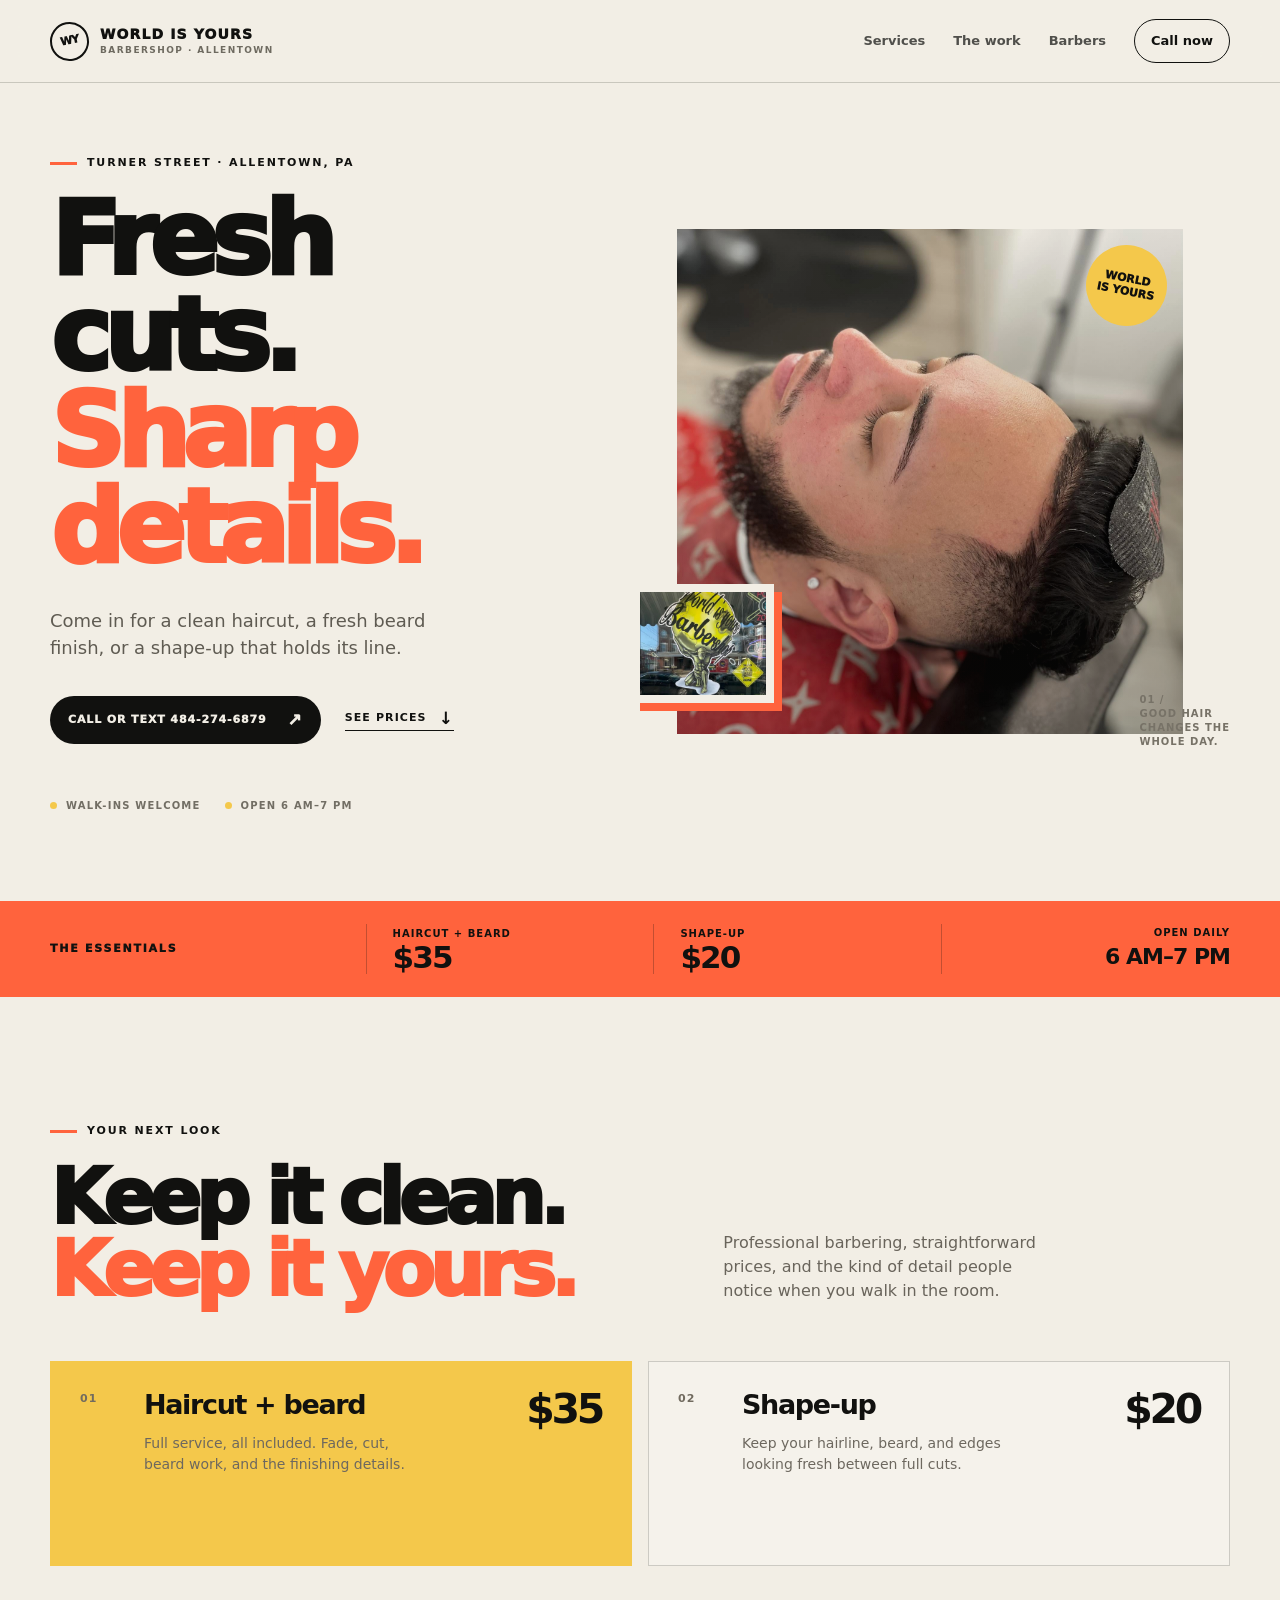
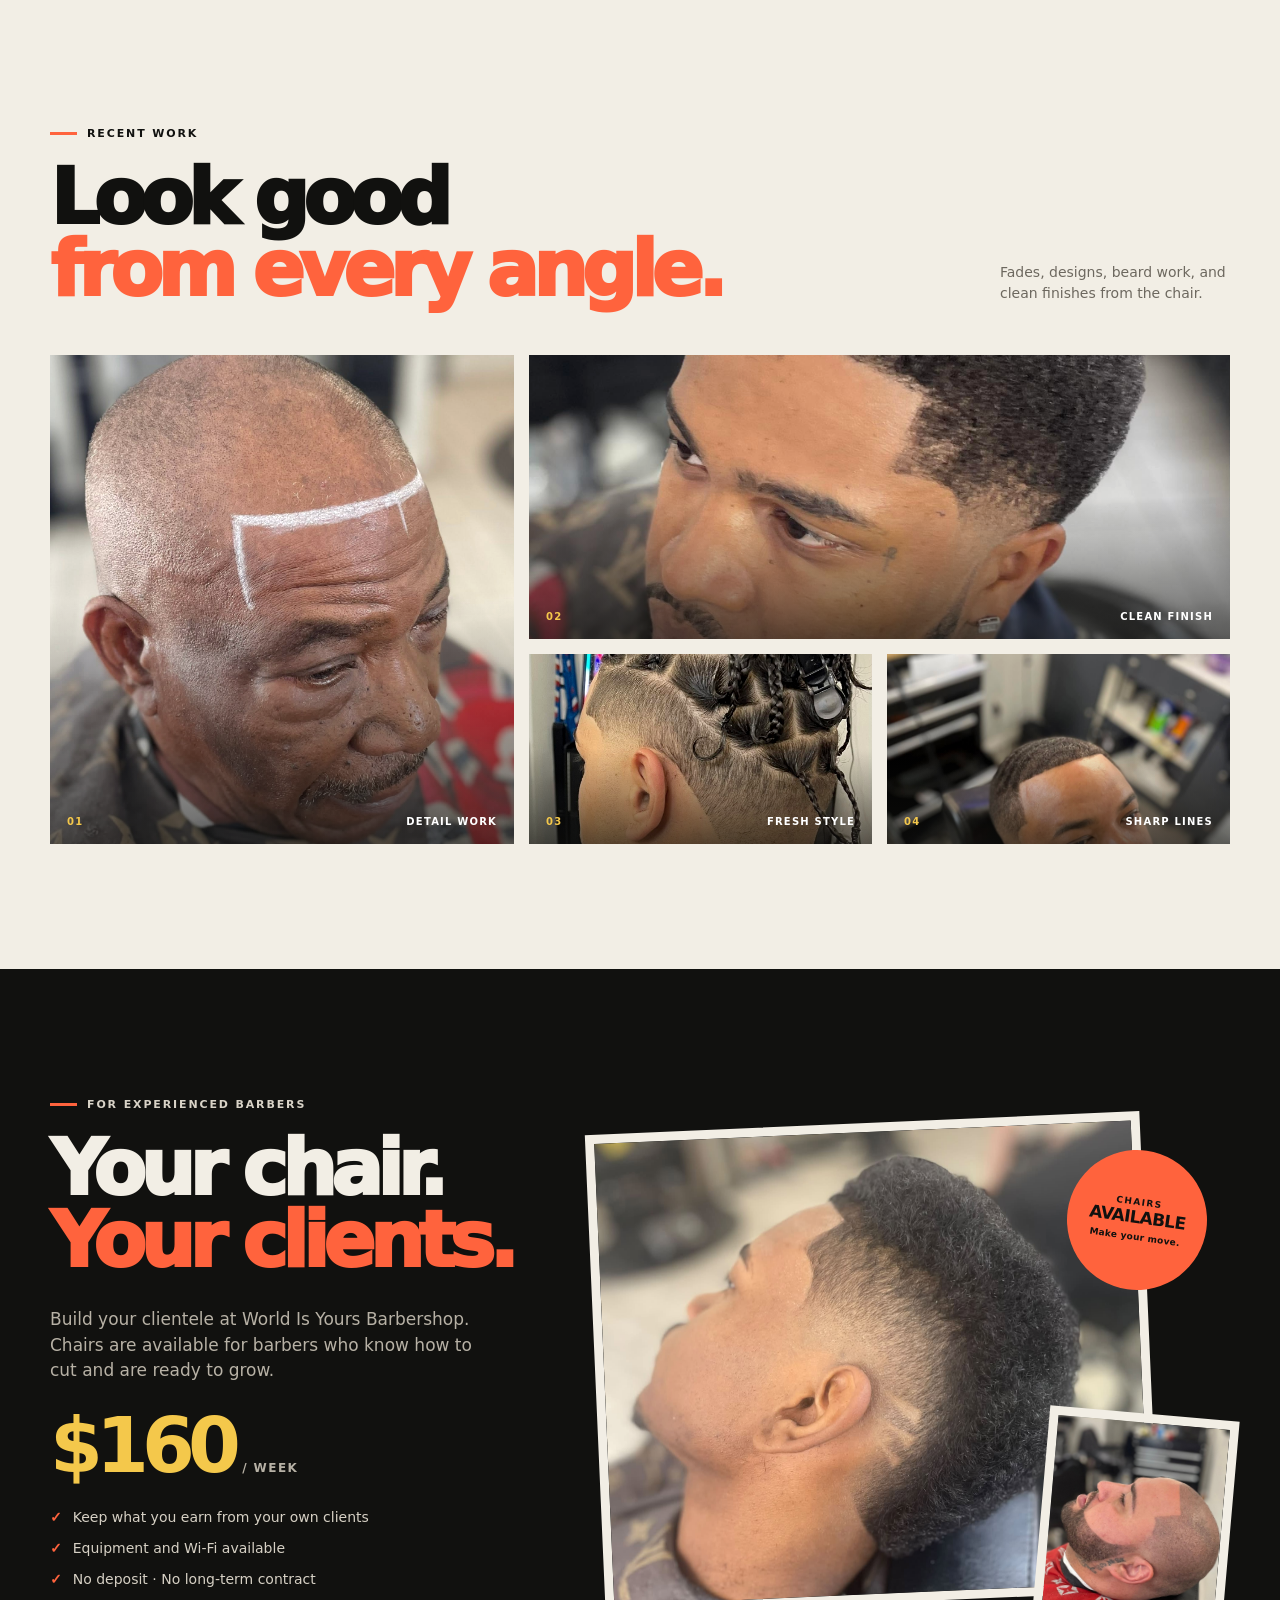
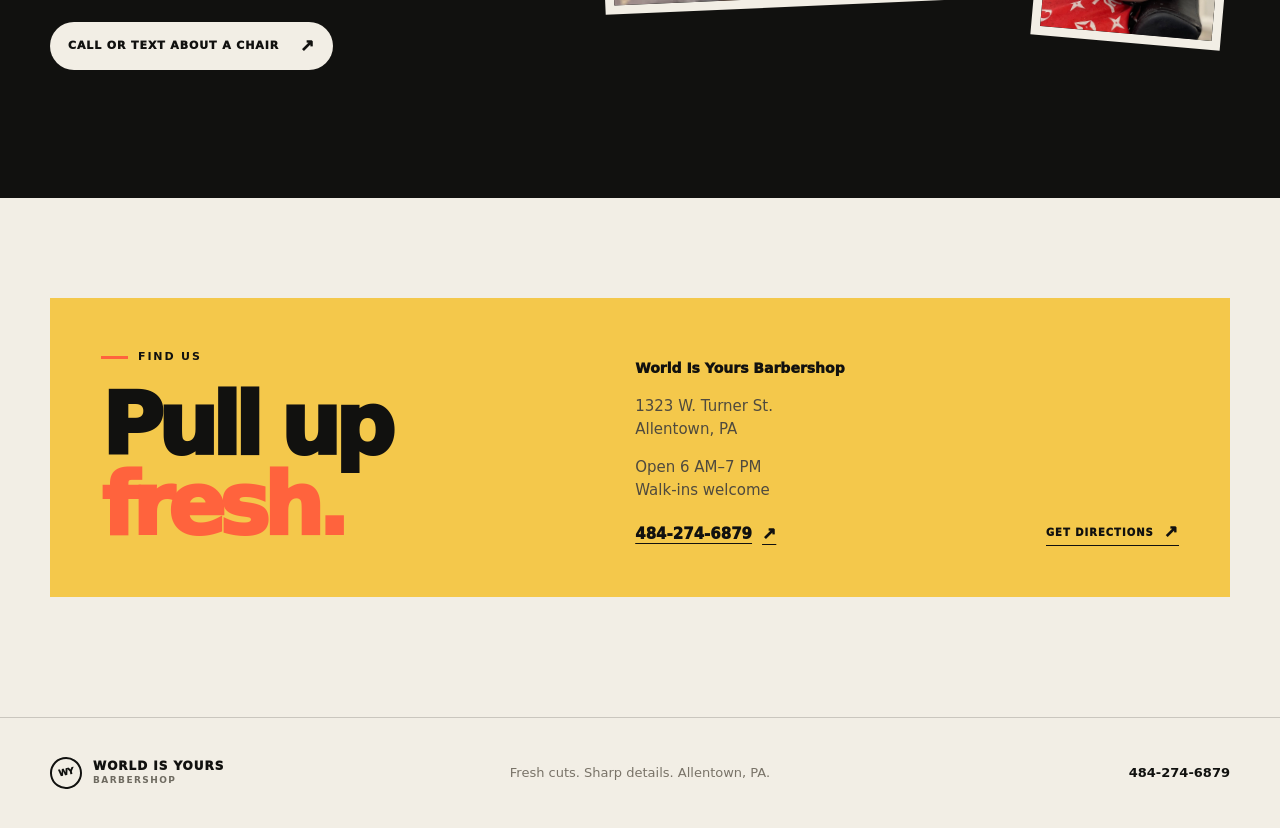
==== index.html @ 04a0e6ae "Add World Is Yours Barbershop website" ====
<!doctype html>
<html lang="en">
  <head>
    <meta charset="UTF-8" />
    <meta name="viewport" content="width=device-width, initial-scale=1.0" />
    <meta name="description" content="World Is Yours Barbershop in Allentown, PA. Haircut and beard services for $35, shape-ups for $20, and barber chairs available for $160 per week." />
    <meta name="theme-color" content="#11110f" />
    <link rel="icon" type="image/svg+xml" href="favicon.svg" />
    <link rel="stylesheet" href="styles.css" />
    <title>World Is Yours Barbershop | Allentown, PA</title>
  </head>
  <body>
    <a class="skip-link" href="#main-content">Skip to content</a>

    <header class="site-header" id="top">
      <div class="shell nav-wrap">
        <a class="wordmark" href="#top" aria-label="World Is Yours Barbershop home">
          <span class="wordmark-mark" aria-hidden="true">WY</span>
          <span>
            <strong>WORLD IS YOURS</strong>
            <small>BARBERSHOP · ALLENTOWN</small>
          </span>
        </a>
        <nav class="main-nav" aria-label="Main navigation">
          <a href="#services">Services</a>
          <a href="#work">The work</a>
          <a href="#chairs">Barbers</a>
          <a class="nav-cta" href="tel:+14842746879">Call now</a>
        </nav>
      </div>
    </header>

    <main id="main-content">
      <section class="hero shell">
        <div class="hero-copy">
          <p class="eyebrow"><span></span> Turner Street · Allentown, PA</p>
          <h1>Fresh cuts.<br /><em>Sharp details.</em></h1>
          <p class="hero-intro">Come in for a clean haircut, a fresh beard finish, or a shape-up that holds its line.</p>
          <div class="hero-actions">
            <a class="button button-primary" href="tel:+14842746879">Call or text 484-274-6879 <span>↗</span></a>
            <a class="text-link" href="#services">See prices <span>↓</span></a>
          </div>
          <div class="hero-notes" aria-label="Shop highlights">
            <span>Walk-ins welcome</span>
            <span>Open 6 AM–7 PM</span>
          </div>
        </div>
        <div class="hero-visual">
          <div class="hero-image-frame">
            <img src="assets/fade-beard.jpg" alt="Fresh fade and beard lineup by a World Is Yours barber" />
            <span class="image-stamp">WORLD<br />IS YOURS</span>
          </div>
          <div class="hero-logo-card">
            <img src="assets/shop-logo-photo.jpg" alt="World Is Yours Barbershop logo" />
          </div>
          <p class="hero-side-note">01 /<br />Good hair<br />changes the<br />whole day.</p>
        </div>
      </section>

      <section class="price-strip" aria-label="Popular prices">
        <div class="shell price-grid">
          <div class="strip-label">The essentials</div>
          <div class="price-item"><span>Haircut + beard</span><strong>$35</strong></div>
          <div class="price-item"><span>Shape-up</span><strong>$20</strong></div>
          <div class="strip-hours"><span>Open daily</span><strong>6 AM–7 PM</strong></div>
        </div>
      </section>

      <section class="section shell" id="services">
        <div class="section-heading">
          <p class="eyebrow"><span></span> Your next look</p>
          <h2>Keep it clean.<br /><em>Keep it yours.</em></h2>
          <p>Professional barbering, straightforward prices, and the kind of detail people notice when you walk in the room.</p>
        </div>
        <div class="service-grid">
          <article class="service-card featured-service">
            <div class="service-number">01</div>
            <div>
              <h3>Haircut + beard</h3>
              <p>Full service, all included. Fade, cut, beard work, and the finishing details.</p>
            </div>
            <strong class="service-price">$35</strong>
          </article>
          <article class="service-card">
            <div class="service-number">02</div>
            <div>
              <h3>Shape-up</h3>
              <p>Keep your hairline, beard, and edges looking fresh between full cuts.</p>
            </div>
            <strong class="service-price">$20</strong>
          </article>
        </div>
      </section>

      <section class="section section-work shell" id="work">
        <div class="work-heading">
          <div>
            <p class="eyebrow"><span></span> Recent work</p>
            <h2>Look good<br /><em>from every angle.</em></h2>
          </div>
          <p class="work-note">Fades, designs, beard work, and clean finishes from the chair.</p>
        </div>
        <div class="gallery-grid">
          <figure class="gallery-card gallery-tall">
            <img src="assets/design-lineup.jpg" alt="Detailed design and sharp lineup haircut" loading="lazy" />
            <figcaption><span>01</span> Detail work</figcaption>
          </figure>
          <figure class="gallery-card gallery-wide">
            <img src="assets/short-fade-beard.jpg" alt="Short fade with a clean beard finish" loading="lazy" />
            <figcaption><span>02</span> Clean finish</figcaption>
          </figure>
          <figure class="gallery-card gallery-mid">
            <img src="assets/braided-fade.jpg" alt="Braided style with a precise fade" loading="lazy" />
            <figcaption><span>03</span> Fresh style</figcaption>
          </figure>
          <figure class="gallery-card gallery-mid">
            <img src="assets/recruit-lineup.jpg" alt="Beard and lineup service in progress" loading="lazy" />
            <figcaption><span>04</span> Sharp lines</figcaption>
          </figure>
        </div>
      </section>

      <section class="chairs-section" id="chairs">
        <div class="shell chairs-grid">
          <div class="chairs-copy">
            <p class="eyebrow light"><span></span> For experienced barbers</p>
            <h2>Your chair.<br /><em>Your clients.</em></h2>
            <p>Build your clientele at World Is Yours Barbershop. Chairs are available for barbers who know how to cut and are ready to grow.</p>
            <div class="chair-price"><strong>$160</strong><span>/ week</span></div>
            <ul class="chair-points">
              <li><span>✓</span> Keep what you earn from your own clients</li>
              <li><span>✓</span> Equipment and Wi-Fi available</li>
              <li><span>✓</span> No deposit · No long-term contract</li>
            </ul>
            <a class="button button-light" href="sms:+14842746879">Call or text about a chair <span>↗</span></a>
          </div>
          <div class="chairs-visual" aria-label="Barber chair opportunity photos">
            <div class="chair-photo chair-photo-main"><img src="assets/recruit-fade.jpg" alt="Fresh fade cut by a barber" loading="lazy" /></div>
            <div class="chair-photo chair-photo-small"><img src="assets/recruit-detail.jpg" alt="Detailed barbering work" loading="lazy" /></div>
            <div class="chair-card"><span>CHAIRS</span><strong>AVAILABLE</strong><small>Make your move.</small></div>
          </div>
        </div>
      </section>

      <section class="visit-section shell" id="visit">
        <div class="visit-card">
          <div>
            <p class="eyebrow"><span></span> Find us</p>
            <h2>Pull up<br /><em>fresh.</em></h2>
          </div>
          <div class="visit-details">
            <p class="detail-label">World Is Yours Barbershop</p>
            <p>1323 W. Turner St.<br />Allentown, PA</p>
            <p>Open 6 AM–7 PM<br />Walk-ins welcome</p>
            <a class="phone-link" href="tel:+14842746879">484-274-6879 <span>↗</span></a>
          </div>
          <a class="map-link" href="https://www.google.com/maps/search/?api=1&query=1323%20W.%20Turner%20St.%20Allentown%20PA" target="_blank" rel="noreferrer">Get directions <span>↗</span></a>
        </div>
      </section>
    </main>

    <footer class="site-footer">
      <div class="shell footer-grid">
        <a class="wordmark footer-wordmark" href="#top" aria-label="Back to top">
          <span class="wordmark-mark" aria-hidden="true">WY</span>
          <span><strong>WORLD IS YOURS</strong><small>BARBERSHOP</small></span>
        </a>
        <p>Fresh cuts. Sharp details. Allentown, PA.</p>
        <a href="tel:+14842746879">484-274-6879</a>
      </div>
    </footer>
    <script src="script.js" defer></script>
  </body>
</html>
---- styles.css ----
:root {
  --ink: #11110f;
  --ink-soft: #1a1a17;
  --paper: #f2eee5;
  --paper-muted: #d9d3c7;
  --orange: #ff633d;
  --yellow: #f4c84b;
  --line: rgba(17, 17, 15, .18);
  --shell: min(1180px, calc(100% - 48px));
}

* { box-sizing: border-box; }
html { scroll-behavior: smooth; }
body {
  margin: 0;
  background: var(--paper);
  color: var(--ink);
  font-family: Inter, ui-sans-serif, system-ui, -apple-system, BlinkMacSystemFont, "Segoe UI", sans-serif;
  font-size: 16px;
  line-height: 1.5;
}
img { display: block; max-width: 100%; }
a { color: inherit; text-decoration: none; }
.shell { width: var(--shell); margin-inline: auto; }
.skip-link { position: absolute; left: 16px; top: -60px; z-index: 20; background: var(--yellow); color: var(--ink); padding: 10px 14px; font-weight: 800; }
.skip-link:focus { top: 12px; }

.site-header { position: sticky; top: 0; z-index: 10; background: rgba(242, 238, 229, .94); border-bottom: 1px solid var(--line); backdrop-filter: blur(14px); }
.nav-wrap { min-height: 82px; display: flex; align-items: center; justify-content: space-between; gap: 24px; }
.wordmark { display: inline-flex; align-items: center; gap: 11px; letter-spacing: .04em; }
.wordmark-mark { display: grid; place-items: center; width: 39px; height: 39px; border: 2px solid var(--ink); border-radius: 50%; font-size: 11px; font-weight: 950; letter-spacing: -.08em; transform: rotate(-11deg); }
.wordmark strong, .wordmark small { display: block; line-height: 1.05; }
.wordmark strong { font-size: 14px; font-weight: 950; letter-spacing: .08em; }
.wordmark small { margin-top: 4px; font-size: 9px; letter-spacing: .16em; font-weight: 700; color: #6e6a60; }
.main-nav { display: flex; align-items: center; gap: 28px; font-size: 13px; font-weight: 800; }
.main-nav a:not(.nav-cta) { opacity: .72; transition: opacity .2s ease; }
.main-nav a:not(.nav-cta):hover, .main-nav a:not(.nav-cta):focus-visible { opacity: 1; }
.nav-cta { padding: 11px 16px; border: 1px solid var(--ink); border-radius: 99px; }

.hero { display: grid; grid-template-columns: .92fr 1.08fr; align-items: center; min-height: 690px; padding-block: 72px 88px; gap: 72px; }
.eyebrow { display: flex; align-items: center; gap: 10px; margin: 0 0 20px; text-transform: uppercase; font-size: 11px; letter-spacing: .17em; font-weight: 900; }
.eyebrow span { display: inline-block; width: 27px; height: 3px; background: var(--orange); }
.hero h1, h2 { margin: 0; font-weight: 950; letter-spacing: -.075em; line-height: .94; }
.hero h1 { font-size: clamp(60px, 8vw, 104px); max-width: 650px; }
h2 { font-size: clamp(48px, 6vw, 78px); }
em { color: var(--orange); font-style: normal; }
.hero-intro { max-width: 420px; margin: 30px 0 0; color: #5f5b52; font-size: 18px; line-height: 1.55; }
.hero-actions { display: flex; align-items: center; flex-wrap: wrap; gap: 24px; margin-top: 34px; }
.button { display: inline-flex; align-items: center; justify-content: space-between; gap: 21px; min-height: 48px; padding: 13px 18px; border-radius: 999px; text-transform: uppercase; font-size: 11px; letter-spacing: .08em; font-weight: 950; transition: transform .2s ease, background .2s ease, color .2s ease; }
.button:hover, .button:focus-visible { transform: translateY(-2px); }
.button span, .text-link span, .phone-link span, .map-link span { font-size: 17px; line-height: 0; }
.button-primary { min-width: 246px; background: var(--ink); color: var(--paper); }
.button-primary:hover, .button-primary:focus-visible { background: var(--orange); color: var(--ink); }
.text-link { display: inline-flex; gap: 12px; align-items: center; border-bottom: 1px solid var(--ink); padding-bottom: 3px; text-transform: uppercase; font-size: 11px; font-weight: 900; letter-spacing: .1em; }
.hero-notes { display: flex; gap: 24px; margin-top: 54px; color: #726e64; text-transform: uppercase; font-size: 10px; letter-spacing: .12em; font-weight: 850; }
.hero-notes span { display: flex; align-items: center; gap: 9px; }
.hero-notes span::before { content: ""; width: 7px; height: 7px; border-radius: 50%; background: var(--yellow); }
.hero-visual { position: relative; min-height: 530px; }
.hero-image-frame { position: absolute; inset: 10px 47px 15px 45px; overflow: hidden; background: #bbb; }
.hero-image-frame::after { content: ""; position: absolute; inset: 0; background: linear-gradient(180deg, rgba(17,17,15,.02), rgba(17,17,15,.36)); }
.hero-image-frame img { width: 100%; height: 100%; object-fit: cover; object-position: 50% 42%; filter: saturate(.9) contrast(1.06); }
.image-stamp { position: absolute; right: 16px; top: 16px; z-index: 1; display: grid; place-items: center; width: 81px; height: 81px; border-radius: 50%; background: var(--yellow); color: var(--ink); text-align: center; font-size: 11px; line-height: 1.1; font-weight: 950; transform: rotate(11deg); }
.hero-logo-card { position: absolute; left: 0; bottom: 46px; width: 142px; height: 119px; padding: 8px; background: var(--paper); box-shadow: 8px 8px 0 var(--orange); }
.hero-logo-card img { width: 100%; height: 100%; object-fit: cover; object-position: center; }
.hero-side-note { position: absolute; right: 0; bottom: 0; margin: 0; text-transform: uppercase; color: #777267; font-size: 10px; letter-spacing: .1em; line-height: 1.4; font-weight: 850; }

.price-strip { background: var(--orange); color: var(--ink); }
.price-grid { display: grid; grid-template-columns: 1.1fr 1fr 1fr 1fr; min-height: 96px; align-items: center; }
.strip-label, .price-item, .strip-hours { min-height: 50px; display: flex; flex-direction: column; justify-content: center; padding-inline: 26px; border-right: 1px solid rgba(17,17,15,.25); }
.strip-label { padding-left: 0; text-transform: uppercase; font-size: 11px; letter-spacing: .16em; font-weight: 950; }
.price-item span, .strip-hours span { text-transform: uppercase; font-size: 10px; letter-spacing: .1em; font-weight: 800; }
.price-item strong { margin-top: 1px; font-size: 31px; line-height: 1; letter-spacing: -.06em; }
.strip-hours { border: 0; align-items: flex-end; padding-right: 0; }
.strip-hours strong { font-size: 22px; letter-spacing: -.045em; }

.section { padding-block: 125px; }
.section-heading { display: grid; grid-template-columns: 1fr .8fr; align-items: end; gap: 40px; margin-bottom: 54px; }
.section-heading .eyebrow { grid-column: 1 / -1; margin-bottom: -17px; }
.section-heading > p:last-child { max-width: 330px; margin: 0 0 4px; color: #69645b; font-size: 16px; }
.service-grid { display: grid; grid-template-columns: 1fr 1fr; gap: 16px; }
.service-card { position: relative; display: grid; grid-template-columns: 48px 1fr auto; align-items: start; gap: 16px; min-height: 205px; padding: 29px; border: 1px solid var(--line); background: rgba(255,255,255,.24); }
.featured-service { background: var(--yellow); border-color: var(--yellow); }
.service-number { font-size: 11px; letter-spacing: .1em; font-weight: 900; color: #716b5f; }
.service-card h3 { margin: 0; font-size: 27px; letter-spacing: -.05em; line-height: 1; }
.service-card p { max-width: 280px; margin: 15px 0 0; color: #6d685f; font-size: 14px; }
.service-price { font-size: 41px; line-height: .9; letter-spacing: -.08em; }

.section-work { padding-top: 35px; }
.work-heading { display: flex; align-items: end; justify-content: space-between; gap: 30px; margin-bottom: 48px; }
.work-note { max-width: 230px; margin: 0 0 3px; color: #6d685f; font-size: 14px; }
.gallery-grid { display: grid; grid-template-columns: 1.15fr .85fr .85fr; grid-template-rows: 284px 190px; gap: 15px; }
.gallery-card { position: relative; overflow: hidden; margin: 0; background: #bbb; }
.gallery-card img { width: 100%; height: 100%; object-fit: cover; filter: saturate(.86) contrast(1.08); transition: transform .5s ease; }
.gallery-card:hover img { transform: scale(1.04); }
.gallery-tall { grid-row: 1 / span 2; }
.gallery-wide { grid-column: 2 / span 2; }
.gallery-mid:nth-child(4) img { object-position: center 35%; }
.gallery-card::after { content: ""; position: absolute; inset: 0; background: linear-gradient(180deg, transparent 50%, rgba(17,17,15,.65)); pointer-events: none; }
.gallery-card figcaption { position: absolute; z-index: 1; bottom: 15px; left: 17px; right: 17px; display: flex; justify-content: space-between; color: white; text-transform: uppercase; font-size: 10px; letter-spacing: .12em; font-weight: 900; }
.gallery-card figcaption span { color: var(--yellow); }

.chairs-section { overflow: hidden; background: var(--ink); color: var(--paper); }
.chairs-grid { display: grid; grid-template-columns: .85fr 1.15fr; align-items: center; gap: 76px; padding-block: 128px; }
.eyebrow.light { color: var(--paper-muted); }
.chairs-copy h2 { color: var(--paper); }
.chairs-copy > p:not(.eyebrow) { max-width: 430px; margin: 30px 0 0; color: #b7b1a5; font-size: 17px; }
.chair-price { display: flex; align-items: baseline; gap: 8px; margin-top: 28px; }
.chair-price strong { color: var(--yellow); font-size: 76px; line-height: .9; letter-spacing: -.09em; }
.chair-price span { color: #b7b1a5; text-transform: uppercase; font-size: 12px; letter-spacing: .12em; font-weight: 800; }
.chair-points { display: grid; gap: 10px; padding: 0; margin: 27px 0 32px; list-style: none; color: #d6d0c4; font-size: 14px; }
.chair-points li { display: flex; gap: 11px; align-items: center; }
.chair-points li span { color: var(--orange); font-weight: 950; }
.button-light { background: var(--paper); color: var(--ink); }
.button-light:hover, .button-light:focus-visible { background: var(--yellow); }
.chairs-visual { position: relative; min-height: 520px; }
.chair-photo { position: absolute; overflow: hidden; border: 9px solid var(--paper); background: #555; }
.chair-photo img { width: 100%; height: 100%; object-fit: cover; }
.chair-photo-main { inset: 0 80px 40px 0; transform: rotate(-2.5deg); }
.chair-photo-small { width: 190px; height: 230px; right: 0; bottom: 0; transform: rotate(5deg); }
.chair-card { position: absolute; top: 27px; right: 23px; display: flex; flex-direction: column; align-items: center; justify-content: center; width: 140px; height: 140px; padding: 12px; border-radius: 50%; background: var(--orange); color: var(--ink); text-align: center; transform: rotate(8deg); }
.chair-card span, .chair-card small { font-size: 9px; letter-spacing: .16em; font-weight: 900; }
.chair-card strong { font-size: 17px; line-height: 1; letter-spacing: -.04em; }
.chair-card small { margin-top: 5px; letter-spacing: .03em; text-transform: none; }

.visit-section { padding-block: 100px 120px; }
.visit-card { position: relative; display: grid; grid-template-columns: 1fr .75fr auto; align-items: end; gap: 40px; padding: 51px; background: var(--yellow); }
.visit-card h2 { font-size: clamp(55px, 7vw, 85px); }
.visit-details { color: #4f4a3e; font-size: 15px; }
.visit-details p { margin: 0 0 16px; }
.detail-label { color: var(--ink); font-size: 14px; font-weight: 950; }
.phone-link { display: inline-flex; align-items: center; gap: 10px; margin-top: 6px; color: var(--ink); font-weight: 950; text-decoration: underline; text-underline-offset: 4px; }
.map-link { display: inline-flex; align-items: center; gap: 10px; padding-bottom: 5px; border-bottom: 1px solid var(--ink); text-transform: uppercase; font-size: 10px; letter-spacing: .1em; font-weight: 950; }

.site-footer { background: var(--paper); border-top: 1px solid var(--line); }
.footer-grid { display: grid; grid-template-columns: 1fr 1fr 1fr; align-items: center; min-height: 110px; gap: 25px; }
.footer-grid p { margin: 0; color: #797368; text-align: center; font-size: 13px; }
.footer-grid > a:last-child { text-align: right; font-size: 13px; font-weight: 900; }
.footer-wordmark .wordmark-mark { width: 32px; height: 32px; font-size: 9px; }
.footer-wordmark strong { font-size: 12px; }

@media (max-width: 850px) {
  :root { --shell: min(100% - 32px, 680px); }
  .main-nav { gap: 14px; }
  .main-nav a:not(.nav-cta) { display: none; }
  .hero { grid-template-columns: 1fr; gap: 48px; padding-block: 66px 78px; }
  .hero-visual { min-height: min(112vw, 530px); }
  .section-heading { grid-template-columns: 1fr; gap: 25px; }
  .section-heading .eyebrow { margin-bottom: -4px; }
  .service-grid, .chairs-grid { grid-template-columns: 1fr; }
  .chairs-grid { gap: 55px; padding-block: 90px; }
  .chairs-visual { min-height: min(112vw, 520px); }
  .visit-card { grid-template-columns: 1fr 1fr; padding: 35px; }
  .map-link { grid-column: 1 / -1; justify-self: start; }
  .footer-grid { grid-template-columns: 1fr 1fr; padding-block: 23px; }
  .footer-grid p { display: none; }
}

@media (max-width: 560px) {
  .nav-wrap { min-height: 72px; }
  .wordmark strong { font-size: 12px; }
  .wordmark small { font-size: 8px; }
  .hero h1 { font-size: clamp(55px, 16vw, 82px); }
  .hero-intro { font-size: 16px; }
  .hero-notes { flex-direction: column; gap: 10px; margin-top: 40px; }
  .hero-visual { min-height: 390px; }
  .hero-image-frame { inset: 7px 28px 12px 23px; }
  .hero-logo-card { width: 108px; height: 90px; bottom: 29px; box-shadow: 5px 5px 0 var(--orange); }
  .hero-side-note { font-size: 9px; }
  .price-grid { grid-template-columns: 1fr 1fr; padding-block: 12px; }
  .strip-label { grid-column: 1 / -1; min-height: 33px; padding: 0; }
  .strip-hours { align-items: flex-start; padding-left: 18px; border-left: 1px solid rgba(17,17,15,.25); }
  .strip-hours strong { font-size: 18px; }
  .price-item { padding-inline: 0; }
  .price-item:nth-child(3) { border: 0; padding-left: 18px; }
  .price-item strong { font-size: 28px; }
  .section { padding-block: 82px; }
  h2 { font-size: clamp(47px, 14vw, 68px); }
  .service-grid { gap: 12px; }
  .service-card { grid-template-columns: 35px 1fr; padding: 23px 19px; min-height: 174px; }
  .service-price { grid-column: 2; margin-top: 5px; font-size: 34px; }
  .gallery-grid { grid-template-columns: 1fr 1fr; grid-template-rows: 270px 190px 190px; gap: 10px; }
  .gallery-tall { grid-row: 1 / span 2; }
  .gallery-wide { grid-column: 1 / -1; grid-row: 3; }
  .gallery-mid { grid-row: 2; }
  .gallery-mid:nth-child(4) { grid-column: 2; }
  .gallery-wide img { object-position: 50% 37%; }
  .chairs-copy > p:not(.eyebrow) { font-size: 16px; }
  .chair-price strong { font-size: 65px; }
  .chairs-visual { min-height: 390px; }
  .chair-photo-main { inset: 0 43px 35px 0; }
  .chair-photo-small { width: 135px; height: 165px; border-width: 6px; }
  .chair-card { width: 111px; height: 111px; right: 4px; top: 14px; }
  .chair-card strong { font-size: 13px; }
  .visit-section { padding-block: 70px 85px; }
  .visit-card { grid-template-columns: 1fr; gap: 28px; padding: 30px 24px; }
  .map-link { grid-column: auto; }
  .footer-grid { grid-template-columns: 1fr auto; }
}
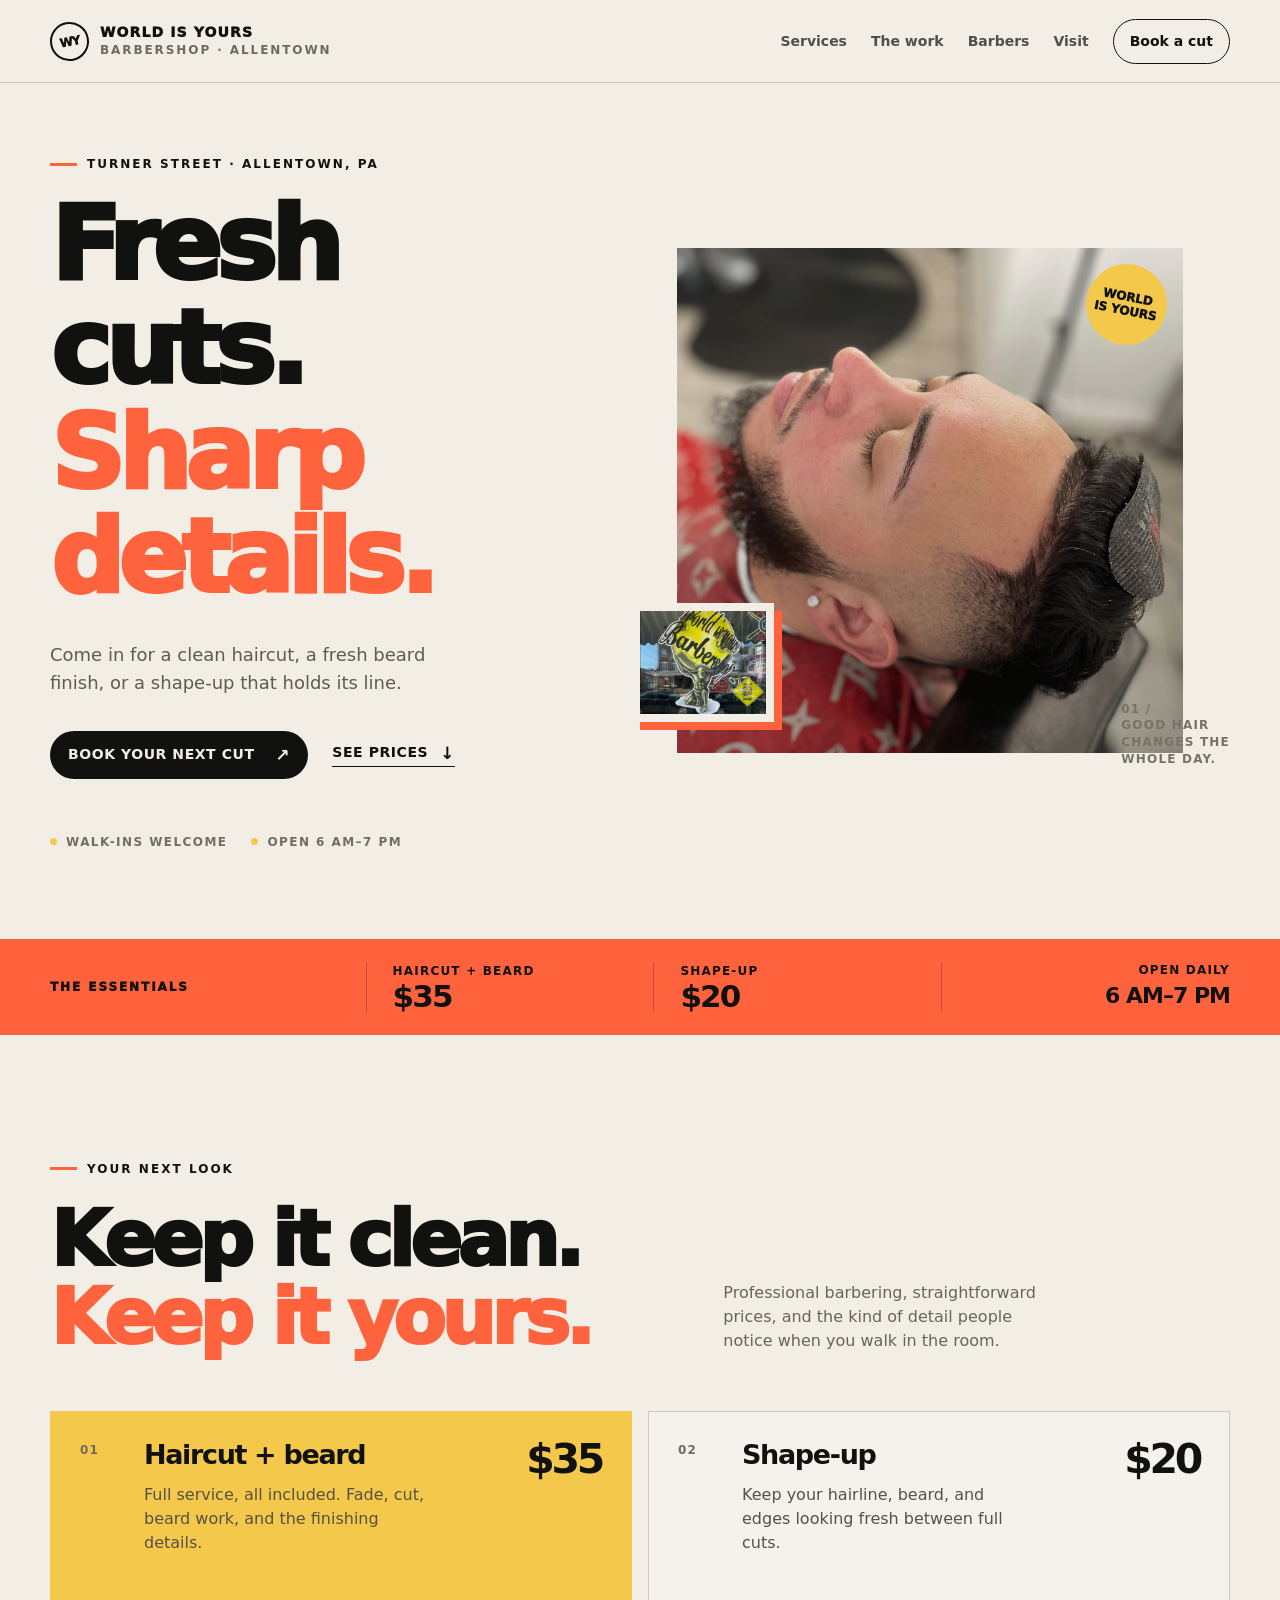
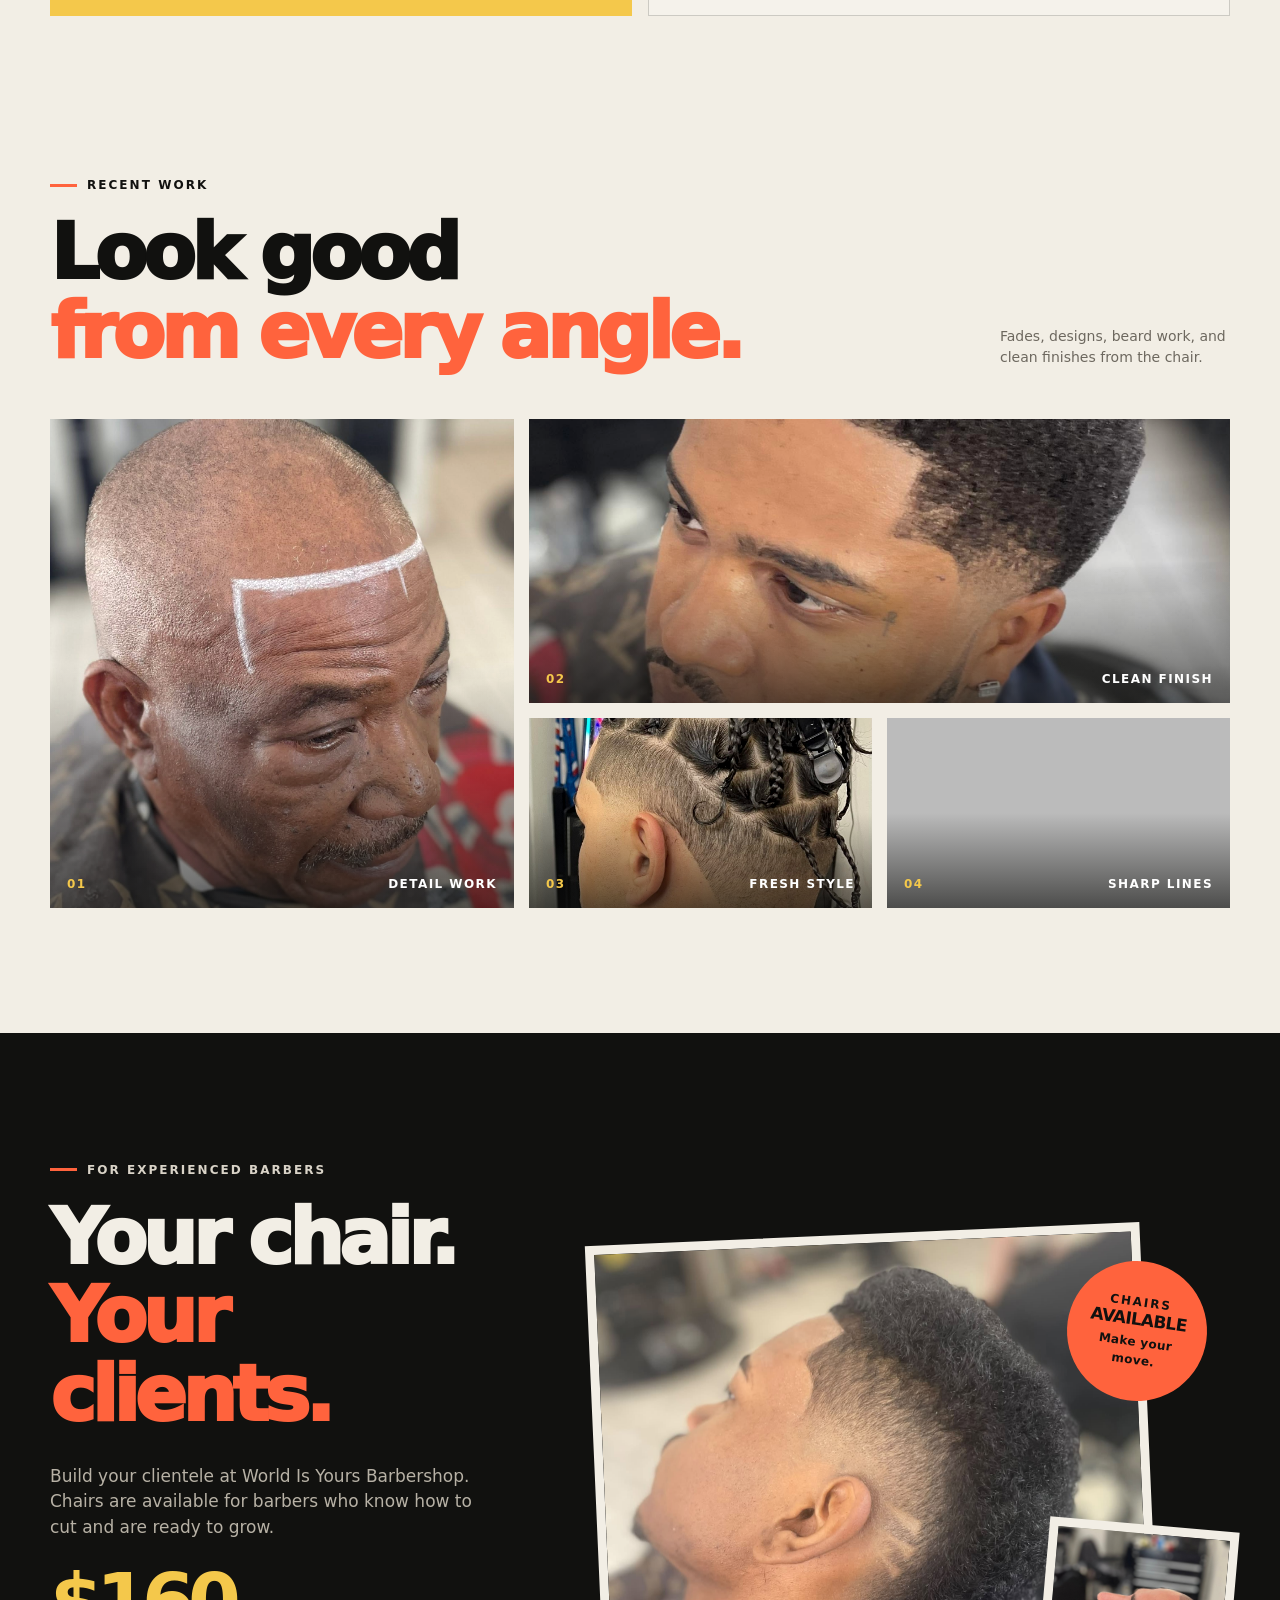
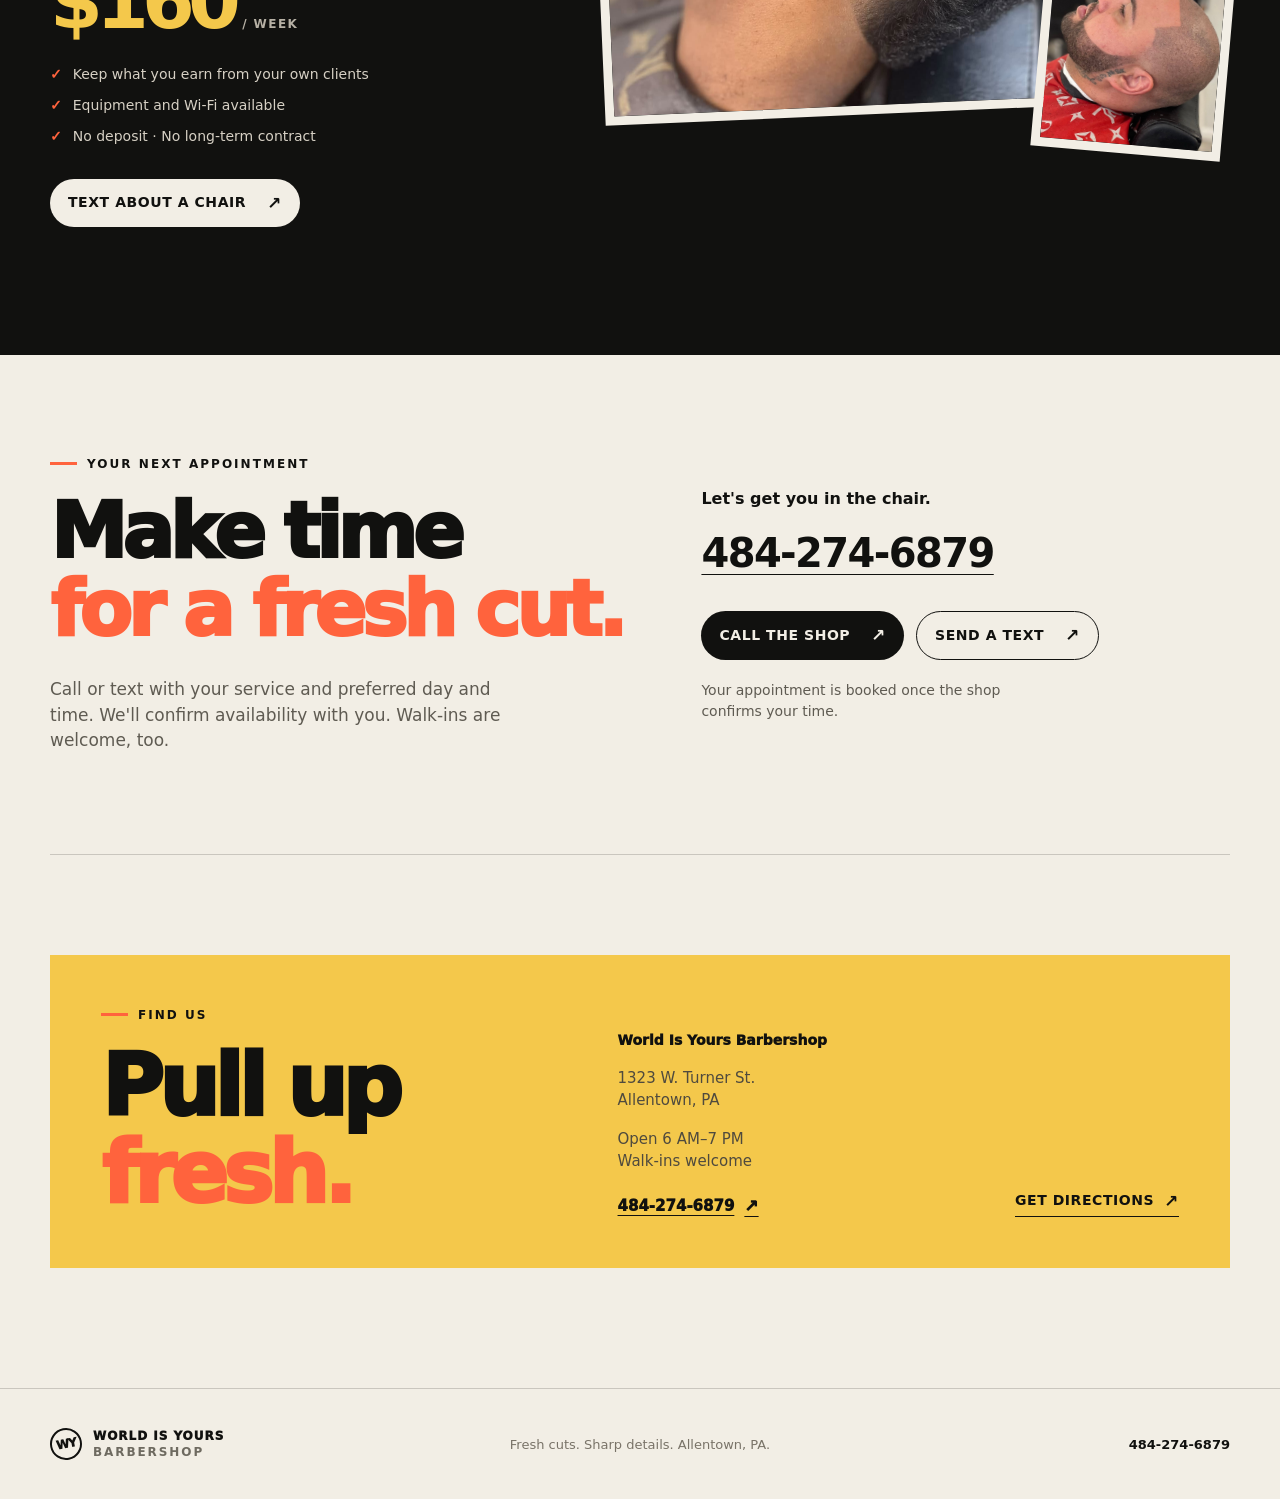
==== commit a9baa3fd: "Organize website folders and improve mobile navigation and booking links" ====
--- a/index.html
+++ b/index.html
@@ -6,7 +6,7 @@
     <meta name="description" content="World Is Yours Barbershop in Allentown, PA. Haircut and beard services for $35, shape-ups for $20, and barber chairs available for $160 per week." />
     <meta name="theme-color" content="#11110f" />
     <link rel="icon" type="image/svg+xml" href="favicon.svg" />
-    <link rel="stylesheet" href="styles.css" />
+    <link rel="stylesheet" href="assets/css/styles.css" />
     <title>World Is Yours Barbershop | Allentown, PA</title>
   </head>
   <body>
@@ -21,23 +21,25 @@
             <small>BARBERSHOP · ALLENTOWN</small>
           </span>
         </a>
-        <nav class="main-nav" aria-label="Main navigation">
+        <button class="nav-toggle" type="button" aria-expanded="false" aria-controls="main-menu" hidden>Menu</button>
+        <nav class="main-nav" id="main-menu" aria-label="Main navigation">
           <a href="#services">Services</a>
           <a href="#work">The work</a>
           <a href="#chairs">Barbers</a>
-          <a class="nav-cta" href="tel:+14842746879">Call now</a>
+          <a href="#visit">Visit</a>
+          <a class="nav-cta" href="#book">Book a cut</a>
         </nav>
       </div>
     </header>
 
-    <main id="main-content">
+    <main id="main-content" tabindex="-1">
       <section class="hero shell">
         <div class="hero-copy">
           <p class="eyebrow"><span></span> Turner Street · Allentown, PA</p>
           <h1>Fresh cuts.<br /><em>Sharp details.</em></h1>
           <p class="hero-intro">Come in for a clean haircut, a fresh beard finish, or a shape-up that holds its line.</p>
           <div class="hero-actions">
-            <a class="button button-primary" href="tel:+14842746879">Call or text 484-274-6879 <span>↗</span></a>
+            <a class="button button-primary" href="#book">Book your next cut <span aria-hidden="true">↗</span></a>
             <a class="text-link" href="#services">See prices <span>↓</span></a>
           </div>
           <div class="hero-notes" aria-label="Shop highlights">
@@ -47,11 +49,11 @@
         </div>
         <div class="hero-visual">
           <div class="hero-image-frame">
-            <img src="assets/fade-beard.jpg" alt="Fresh fade and beard lineup by a World Is Yours barber" />
+            <img src="assets/images/fade-beard.jpg" alt="Fresh fade and beard lineup by a World Is Yours barber" width="1688" height="2048" decoding="async" fetchpriority="high" />
             <span class="image-stamp">WORLD<br />IS YOURS</span>
           </div>
           <div class="hero-logo-card">
-            <img src="assets/shop-logo-photo.jpg" alt="World Is Yours Barbershop logo" />
+            <img src="assets/images/shop-logo-photo.jpg" alt="World Is Yours Barbershop logo" width="704" height="600" decoding="async" />
           </div>
           <p class="hero-side-note">01 /<br />Good hair<br />changes the<br />whole day.</p>
         </div>
@@ -102,19 +104,19 @@
         </div>
         <div class="gallery-grid">
           <figure class="gallery-card gallery-tall">
-            <img src="assets/design-lineup.jpg" alt="Detailed design and sharp lineup haircut" loading="lazy" />
+            <img src="assets/images/design-lineup.jpg" alt="Detailed design and sharp lineup haircut" loading="lazy" width="1538" height="2048" decoding="async" />
             <figcaption><span>01</span> Detail work</figcaption>
           </figure>
           <figure class="gallery-card gallery-wide">
-            <img src="assets/short-fade-beard.jpg" alt="Short fade with a clean beard finish" loading="lazy" />
+            <img src="assets/images/short-fade-beard.jpg" alt="Short fade with a clean beard finish" loading="lazy" width="1666" height="1788" decoding="async" />
             <figcaption><span>02</span> Clean finish</figcaption>
           </figure>
           <figure class="gallery-card gallery-mid">
-            <img src="assets/braided-fade.jpg" alt="Braided style with a precise fade" loading="lazy" />
+            <img src="assets/images/braided-fade.jpg" alt="Braided style with a precise fade" loading="lazy" width="1212" height="2048" decoding="async" />
             <figcaption><span>03</span> Fresh style</figcaption>
           </figure>
           <figure class="gallery-card gallery-mid">
-            <img src="assets/recruit-lineup.jpg" alt="Beard and lineup service in progress" loading="lazy" />
+            <img src="assets/images/recruit-lineup.jpg" alt="Beard and lineup service in progress" loading="lazy" width="1536" height="2048" decoding="async" />
             <figcaption><span>04</span> Sharp lines</figcaption>
           </figure>
         </div>
@@ -132,13 +134,30 @@
               <li><span>✓</span> Equipment and Wi-Fi available</li>
               <li><span>✓</span> No deposit · No long-term contract</li>
             </ul>
-            <a class="button button-light" href="sms:+14842746879">Call or text about a chair <span>↗</span></a>
+            <a class="button button-light" href="sms:+14842746879">Text about a chair <span aria-hidden="true">↗</span></a>
           </div>
           <div class="chairs-visual" aria-label="Barber chair opportunity photos">
-            <div class="chair-photo chair-photo-main"><img src="assets/recruit-fade.jpg" alt="Fresh fade cut by a barber" loading="lazy" /></div>
-            <div class="chair-photo chair-photo-small"><img src="assets/recruit-detail.jpg" alt="Detailed barbering work" loading="lazy" /></div>
+            <div class="chair-photo chair-photo-main"><img src="assets/images/recruit-fade.jpg" alt="Fresh fade cut by a barber" loading="lazy" width="1536" height="2048" decoding="async" /></div>
+            <div class="chair-photo chair-photo-small"><img src="assets/images/recruit-detail.jpg" alt="Detailed barbering work" loading="lazy" width="1621" height="1848" decoding="async" /></div>
             <div class="chair-card"><span>CHAIRS</span><strong>AVAILABLE</strong><small>Make your move.</small></div>
           </div>
+        </div>
+      </section>
+
+      <section class="booking-section shell" id="book" aria-labelledby="booking-title">
+        <div class="booking-copy">
+          <p class="eyebrow"><span></span> Your next appointment</p>
+          <h2 id="booking-title">Make time<br /><em>for a fresh cut.</em></h2>
+          <p>Call or text with your service and preferred day and time. We'll confirm availability with you. Walk-ins are welcome, too.</p>
+        </div>
+        <div class="booking-contact">
+          <p class="booking-label">Let's get you in the chair.</p>
+          <a class="booking-phone" href="tel:+14842746879">484-274-6879</a>
+          <div class="booking-actions">
+            <a class="button button-primary" href="tel:+14842746879">Call the shop <span aria-hidden="true">↗</span></a>
+            <a class="button button-outline" href="sms:+14842746879">Send a text <span aria-hidden="true">↗</span></a>
+          </div>
+          <p class="booking-note">Your appointment is booked once the shop confirms your time.</p>
         </div>
       </section>
 
@@ -169,6 +188,6 @@
         <a href="tel:+14842746879">484-274-6879</a>
       </div>
     </footer>
-    <script src="script.js" defer></script>
+    <script src="assets/js/main.js" defer></script>
   </body>
 </html>
--- a/assets/css/styles.css
+++ b/assets/css/styles.css
@@ -0,0 +1,229 @@
+:root {
+  --ink: #11110f;
+  --ink-soft: #1a1a17;
+  --paper: #f2eee5;
+  --paper-muted: #d9d3c7;
+  --orange: #ff633d;
+  --yellow: #f4c84b;
+  --line: rgba(17, 17, 15, .18);
+  --shell: min(1180px, calc(100% - 48px));
+}
+
+* { box-sizing: border-box; }
+html { scroll-behavior: smooth; }
+[id] { scroll-margin-top: 110px; }
+[hidden] { display: none !important; }
+:focus-visible { outline: 3px solid #075fab; outline-offset: 5px; }
+.chairs-section :focus-visible { outline-color: var(--yellow); }
+body {
+  margin: 0;
+  background: var(--paper);
+  color: var(--ink);
+  font-family: Inter, ui-sans-serif, system-ui, -apple-system, BlinkMacSystemFont, "Segoe UI", sans-serif;
+  font-size: 16px;
+  line-height: 1.5;
+}
+img { display: block; max-width: 100%; }
+a { color: inherit; text-decoration: none; }
+.shell { width: var(--shell); margin-inline: auto; }
+.shell > *, .service-card > * { min-width: 0; }
+.skip-link { position: absolute; left: 16px; top: -60px; z-index: 20; background: var(--yellow); color: var(--ink); padding: 10px 14px; font-weight: 800; }
+.skip-link:focus { top: 12px; }
+
+.site-header { position: sticky; top: 0; z-index: 10; background: rgba(242, 238, 229, .94); border-bottom: 1px solid var(--line); backdrop-filter: blur(14px); }
+.nav-wrap { min-height: 82px; display: flex; align-items: center; justify-content: space-between; gap: 24px; }
+.wordmark { display: inline-flex; align-items: center; gap: 11px; letter-spacing: .04em; }
+.wordmark-mark { display: grid; place-items: center; width: 39px; height: 39px; border: 2px solid var(--ink); border-radius: 50%; font-size: .75rem; font-weight: 950; letter-spacing: -.08em; transform: rotate(-11deg); }
+.wordmark strong, .wordmark small { display: block; line-height: 1.05; }
+.wordmark strong { font-size: 14px; font-weight: 950; letter-spacing: .08em; }
+.wordmark small { margin-top: 4px; font-size: .75rem; letter-spacing: .16em; font-weight: 700; color: #6e6a60; }
+.main-nav { display: flex; align-items: center; gap: 24px; font-size: .875rem; font-weight: 800; }
+.main-nav a:not(.nav-cta) { opacity: .72; transition: opacity .2s ease; }
+.main-nav a:not(.nav-cta):hover, .main-nav a:not(.nav-cta):focus-visible { opacity: 1; }
+.nav-cta { padding: 11px 16px; border: 1px solid var(--ink); border-radius: 99px; }
+.nav-toggle { padding: 10px 15px; min-height: 44px; background: transparent; border: 1px solid var(--ink); border-radius: 99px; font: inherit; font-size: .875rem; font-weight: 800; cursor: pointer; }
+
+.hero { display: grid; grid-template-columns: .92fr 1.08fr; align-items: center; min-height: 690px; padding-block: 72px 88px; gap: 72px; }
+.eyebrow { display: flex; align-items: center; gap: 10px; margin: 0 0 20px; text-transform: uppercase; font-size: .75rem; letter-spacing: .17em; font-weight: 900; }
+.eyebrow span { display: inline-block; width: 27px; height: 3px; background: var(--orange); }
+.hero h1, h2 { margin: 0; font-weight: 950; letter-spacing: -.06em; line-height: 1.02; }
+.hero h1 { font-size: clamp(60px, 8vw, 104px); max-width: 650px; }
+h2 { font-size: clamp(48px, 6vw, 78px); }
+em { color: var(--orange); font-style: normal; }
+.hero-intro { max-width: 420px; margin: 30px 0 0; color: #5f5b52; font-size: 18px; line-height: 1.55; }
+.hero-actions { display: flex; align-items: center; flex-wrap: wrap; gap: 24px; margin-top: 34px; }
+.button { display: inline-flex; align-items: center; justify-content: space-between; gap: 21px; min-height: 48px; padding: 13px 18px; border-radius: 999px; text-transform: uppercase; font-size: .875rem; letter-spacing: .04em; font-weight: 850; transition: transform .2s ease, background .2s ease, color .2s ease; }
+.button:hover, .button:focus-visible { transform: translateY(-2px); }
+.button span, .text-link span, .phone-link span, .map-link span { font-size: 17px; line-height: 0; }
+.button-primary { min-width: 246px; background: var(--ink); color: var(--paper); }
+.button-primary:hover, .button-primary:focus-visible { background: var(--orange); color: var(--ink); }
+.text-link { display: inline-flex; gap: 12px; align-items: center; border-bottom: 1px solid var(--ink); padding-bottom: 3px; text-transform: uppercase; font-size: .875rem; font-weight: 900; letter-spacing: .04em; }
+.hero-notes { display: flex; gap: 24px; margin-top: 54px; color: #726e64; text-transform: uppercase; font-size: .75rem; letter-spacing: .12em; font-weight: 850; }
+.hero-notes span { display: flex; align-items: center; gap: 9px; }
+.hero-notes span::before { content: ""; width: 7px; height: 7px; border-radius: 50%; background: var(--yellow); }
+.hero-visual { position: relative; min-height: 530px; }
+.hero-image-frame { position: absolute; inset: 10px 47px 15px 45px; overflow: hidden; background: #bbb; }
+.hero-image-frame::after { content: ""; position: absolute; inset: 0; background: linear-gradient(180deg, rgba(17,17,15,.02), rgba(17,17,15,.36)); }
+.hero-image-frame img { width: 100%; height: 100%; object-fit: cover; object-position: 50% 42%; filter: saturate(.9) contrast(1.06); }
+.image-stamp { position: absolute; right: 16px; top: 16px; z-index: 1; display: grid; place-items: center; width: 81px; height: 81px; border-radius: 50%; background: var(--yellow); color: var(--ink); text-align: center; font-size: .75rem; line-height: 1.1; font-weight: 950; transform: rotate(11deg); }
+.hero-logo-card { position: absolute; left: 0; bottom: 46px; width: 142px; height: 119px; padding: 8px; background: var(--paper); box-shadow: 8px 8px 0 var(--orange); }
+.hero-logo-card img { width: 100%; height: 100%; object-fit: cover; object-position: center; }
+.hero-side-note { position: absolute; right: 0; bottom: 0; margin: 0; text-transform: uppercase; color: #777267; font-size: .75rem; letter-spacing: .1em; line-height: 1.4; font-weight: 850; }
+
+.price-strip { background: var(--orange); color: var(--ink); }
+.price-grid { display: grid; grid-template-columns: 1.1fr 1fr 1fr 1fr; min-height: 96px; align-items: center; }
+.strip-label, .price-item, .strip-hours { min-height: 50px; display: flex; flex-direction: column; justify-content: center; padding-inline: 26px; border-right: 1px solid rgba(17,17,15,.25); }
+.strip-label { padding-left: 0; text-transform: uppercase; font-size: .75rem; letter-spacing: .16em; font-weight: 950; }
+.price-item span, .strip-hours span { text-transform: uppercase; font-size: .75rem; letter-spacing: .1em; font-weight: 800; }
+.price-item strong { margin-top: 1px; font-size: 31px; line-height: 1; letter-spacing: -.06em; }
+.strip-hours { border: 0; align-items: flex-end; padding-right: 0; }
+.strip-hours strong { font-size: 22px; letter-spacing: -.045em; }
+
+.section { padding-block: 125px; }
+.section-heading { display: grid; grid-template-columns: 1fr .8fr; align-items: end; gap: 40px; margin-bottom: 54px; }
+.section-heading .eyebrow { grid-column: 1 / -1; margin-bottom: -17px; }
+.section-heading > p:last-child { max-width: 330px; margin: 0 0 4px; color: #69645b; font-size: 16px; }
+.service-grid { display: grid; grid-template-columns: 1fr 1fr; gap: 16px; }
+.service-card { position: relative; display: grid; grid-template-columns: 48px 1fr auto; align-items: start; gap: 16px; min-height: 205px; padding: 29px; border: 1px solid var(--line); background: rgba(255,255,255,.24); }
+.featured-service { background: var(--yellow); border-color: var(--yellow); }
+.service-number { font-size: .75rem; letter-spacing: .1em; font-weight: 900; color: #716b5f; }
+.service-card h3 { margin: 0; font-size: 27px; letter-spacing: -.05em; line-height: 1; }
+.service-card p { max-width: 280px; margin: 15px 0 0; color: #565147; font-size: 1rem; }
+.service-price { font-size: 41px; line-height: .9; letter-spacing: -.08em; }
+
+.section-work { padding-top: 35px; }
+.work-heading { display: flex; align-items: end; justify-content: space-between; gap: 30px; margin-bottom: 48px; }
+.work-note { max-width: 230px; margin: 0 0 3px; color: #6d685f; font-size: 14px; }
+.gallery-grid { display: grid; grid-template-columns: 1.15fr .85fr .85fr; grid-template-rows: 284px 190px; gap: 15px; }
+.gallery-card { position: relative; overflow: hidden; margin: 0; background: #bbb; }
+.gallery-card img { width: 100%; height: 100%; object-fit: cover; filter: saturate(.86) contrast(1.08); transition: transform .5s ease; }
+.gallery-card:hover img { transform: scale(1.04); }
+.gallery-tall { grid-row: 1 / span 2; }
+.gallery-wide { grid-column: 2 / span 2; }
+.gallery-mid:nth-child(4) img { object-position: center 35%; }
+.gallery-card::after { content: ""; position: absolute; inset: 0; background: linear-gradient(180deg, transparent 50%, rgba(17,17,15,.65)); pointer-events: none; }
+.gallery-card figcaption { position: absolute; z-index: 1; bottom: 15px; left: 17px; right: 17px; display: flex; justify-content: space-between; color: white; text-transform: uppercase; font-size: .75rem; letter-spacing: .12em; font-weight: 900; }
+.gallery-card figcaption span { color: var(--yellow); }
+
+.chairs-section { overflow: hidden; background: var(--ink); color: var(--paper); }
+.chairs-grid { display: grid; grid-template-columns: .85fr 1.15fr; align-items: center; gap: 76px; padding-block: 128px; }
+.eyebrow.light { color: var(--paper-muted); }
+.chairs-copy h2 { color: var(--paper); }
+.chairs-copy > p:not(.eyebrow) { max-width: 430px; margin: 30px 0 0; color: #b7b1a5; font-size: 17px; }
+.chair-price { display: flex; align-items: baseline; gap: 8px; margin-top: 28px; }
+.chair-price strong { color: var(--yellow); font-size: 76px; line-height: .9; letter-spacing: -.09em; }
+.chair-price span { color: #b7b1a5; text-transform: uppercase; font-size: 12px; letter-spacing: .12em; font-weight: 800; }
+.chair-points { display: grid; gap: 10px; padding: 0; margin: 27px 0 32px; list-style: none; color: #d6d0c4; font-size: 14px; }
+.chair-points li { display: flex; gap: 11px; align-items: center; }
+.chair-points li span { color: var(--orange); font-weight: 950; }
+.button-light { background: var(--paper); color: var(--ink); }
+.button-light:hover, .button-light:focus-visible { background: var(--yellow); }
+.button-outline { border: 1px solid var(--ink); background: transparent; color: var(--ink); }
+.button-outline:hover { background: var(--yellow); }
+.chairs-visual { position: relative; min-height: 520px; }
+.chair-photo { position: absolute; overflow: hidden; border: 9px solid var(--paper); background: #555; }
+.chair-photo img { width: 100%; height: 100%; object-fit: cover; }
+.chair-photo-main { inset: 0 80px 40px 0; transform: rotate(-2.5deg); }
+.chair-photo-small { width: 190px; height: 230px; right: 0; bottom: 0; transform: rotate(5deg); }
+.chair-card { position: absolute; top: 27px; right: 23px; display: flex; flex-direction: column; align-items: center; justify-content: center; width: 140px; height: 140px; padding: 12px; border-radius: 50%; background: var(--orange); color: var(--ink); text-align: center; transform: rotate(8deg); }
+.chair-card span, .chair-card small { font-size: .75rem; letter-spacing: .16em; font-weight: 900; }
+.chair-card strong { font-size: 17px; line-height: 1; letter-spacing: -.04em; }
+.chair-card small { margin-top: 5px; letter-spacing: .03em; text-transform: none; }
+
+.booking-section { display: grid; grid-template-columns: 1.1fr 1fr; align-items: center; gap: 70px; padding-block: 100px; border-bottom: 1px solid var(--line); }
+.booking-copy > p:last-child { max-width: 460px; margin: 28px 0 0; color: #5f5b52; font-size: 1.0625rem; }
+.booking-contact { padding-block: 30px; }
+.booking-label { margin: 0 0 12px; font-size: 1rem; font-weight: 700; }
+.booking-phone { display: inline-block; font-size: clamp(1.75rem, 3.3vw, 2.5rem); font-weight: 900; letter-spacing: -.04em; text-decoration: underline; text-decoration-thickness: 1px; text-underline-offset: 7px; }
+.booking-actions { display: flex; flex-wrap: wrap; gap: 12px; margin-top: 28px; }
+.booking-actions .button-primary { min-width: 0; }
+.booking-note { max-width: 350px; margin: 20px 0 0; color: #5f5b52; font-size: .875rem; }
+.visit-section { padding-block: 100px 120px; }
+.visit-card { position: relative; display: grid; grid-template-columns: 1fr .75fr auto; align-items: end; gap: 40px; padding: 51px; background: var(--yellow); }
+.visit-card h2 { font-size: clamp(55px, 7vw, 85px); }
+.visit-details { color: #4f4a3e; font-size: 15px; }
+.visit-details p { margin: 0 0 16px; }
+.detail-label { color: var(--ink); font-size: 14px; font-weight: 950; }
+.phone-link { display: inline-flex; align-items: center; gap: 10px; margin-top: 6px; color: var(--ink); font-weight: 950; text-decoration: underline; text-underline-offset: 4px; }
+.map-link { display: inline-flex; align-items: center; gap: 10px; padding-bottom: 5px; border-bottom: 1px solid var(--ink); text-transform: uppercase; font-size: .875rem; letter-spacing: .04em; font-weight: 850; }
+
+.site-footer { background: var(--paper); border-top: 1px solid var(--line); }
+.footer-grid { display: grid; grid-template-columns: 1fr 1fr 1fr; align-items: center; min-height: 110px; gap: 25px; }
+.footer-grid p { margin: 0; color: #797368; text-align: center; font-size: 13px; }
+.footer-grid > a:last-child { text-align: right; font-size: 13px; font-weight: 900; }
+.footer-wordmark .wordmark-mark { width: 32px; height: 32px; font-size: .75rem; }
+.footer-wordmark strong { font-size: 12px; }
+
+@media (max-width: 850px) {
+  :root { --shell: min(100% - 32px, 680px); }
+  .nav-wrap { flex-wrap: wrap; gap: 12px; padding-block: 12px; }
+  .main-nav { flex-basis: 100%; flex-wrap: wrap; gap: 8px 18px; padding-block: 10px 4px; }
+  .main-nav a { display: inline-flex; align-items: center; min-height: 44px; }
+  .nav-enhanced .main-nav { display: none; }
+  .nav-enhanced.menu-open .main-nav { display: flex; }
+  .hero { grid-template-columns: 1fr; gap: 48px; padding-block: 66px 78px; }
+  .hero-visual { min-height: min(112vw, 530px); }
+  .section-heading { grid-template-columns: 1fr; gap: 25px; }
+  .section-heading .eyebrow { margin-bottom: -4px; }
+  .service-grid, .chairs-grid { grid-template-columns: 1fr; }
+  .booking-section { grid-template-columns: 1fr; gap: 24px; padding-block: 80px; }
+  .booking-contact { padding: 0; }
+  .chairs-grid { gap: 55px; padding-block: 90px; }
+  .chairs-visual { min-height: min(112vw, 520px); }
+  .visit-card { grid-template-columns: 1fr 1fr; padding: 35px; }
+  .map-link { grid-column: 1 / -1; justify-self: start; }
+  .footer-grid { grid-template-columns: 1fr 1fr; padding-block: 23px; }
+  .footer-grid p { display: none; }
+}
+
+@media (max-width: 560px) {
+  .nav-wrap { min-height: 72px; }
+  .wordmark strong { font-size: 12px; }
+  .wordmark small { font-size: .75rem; }
+  .hero h1 { font-size: clamp(55px, 16vw, 82px); }
+  .hero-intro { font-size: 16px; }
+  .hero-notes { flex-direction: column; gap: 10px; margin-top: 40px; }
+  .hero-visual { min-height: 390px; }
+  .hero-image-frame { inset: 7px 28px 12px 23px; }
+  .hero-logo-card { width: 108px; height: 90px; bottom: 29px; box-shadow: 5px 5px 0 var(--orange); }
+  .hero-side-note { font-size: .75rem; }
+  .price-grid { grid-template-columns: 1fr 1fr; padding-block: 12px; }
+  .strip-label { grid-column: 1 / -1; min-height: 33px; padding: 0; }
+  .strip-hours { grid-column: 1 / -1; align-items: flex-start; gap: 10px; flex-direction: row; justify-content: flex-start; min-height: 0; margin-top: 12px; padding: 12px 0 0; border: 0; border-top: 1px solid rgba(17,17,15,.25); }
+  .strip-hours strong { font-size: 18px; }
+  .price-item { padding-inline: 0; }
+  .price-item:nth-child(3) { border: 0; padding-left: 18px; }
+  .price-item strong { font-size: 28px; }
+  .section { padding-block: 82px; }
+  h2 { font-size: clamp(47px, 14vw, 68px); }
+  .service-grid { gap: 12px; }
+  .service-card { grid-template-columns: 35px 1fr; padding: 23px 19px; min-height: 174px; }
+  .service-price { grid-column: 2; margin-top: 5px; font-size: 34px; }
+  .work-heading { flex-direction: column; align-items: flex-start; }
+  .gallery-grid { grid-template-columns: 1fr 1fr; grid-template-rows: repeat(2, 260px); gap: 10px; }
+  .gallery-tall, .gallery-wide, .gallery-mid { grid-row: auto; grid-column: auto; }
+  .gallery-wide img { object-position: 50% 37%; }
+  .chairs-copy > p:not(.eyebrow) { font-size: 16px; }
+  .chair-price strong { font-size: 65px; }
+  .chairs-visual { min-height: 390px; }
+  .chair-photo-main { inset: 0 43px 35px 0; }
+  .chair-photo-small { width: 135px; height: 165px; border-width: 6px; }
+  .chair-card { width: 111px; height: 111px; right: 4px; top: 14px; }
+  .chair-card strong { font-size: 13px; }
+  .visit-section { padding-block: 70px 85px; }
+  .visit-card { grid-template-columns: 1fr; gap: 28px; padding: 30px 24px; }
+  .map-link { grid-column: auto; }
+  .footer-grid { grid-template-columns: 1fr auto; }
+}
+
+@media (max-width: 380px) {
+  .wordmark-mark { display: none; }
+  .gallery-grid { grid-template-columns: 1fr; grid-template-rows: none; grid-auto-rows: 320px; }
+  .footer-grid { grid-template-columns: 1fr; }
+  .footer-grid > a:last-child { text-align: left; }
+}
+
+@media (prefers-reduced-motion: reduce) {
+  html { scroll-behavior: auto; }
+  *, *::before, *::after { transition: none !important; animation: none !important; }
+}
